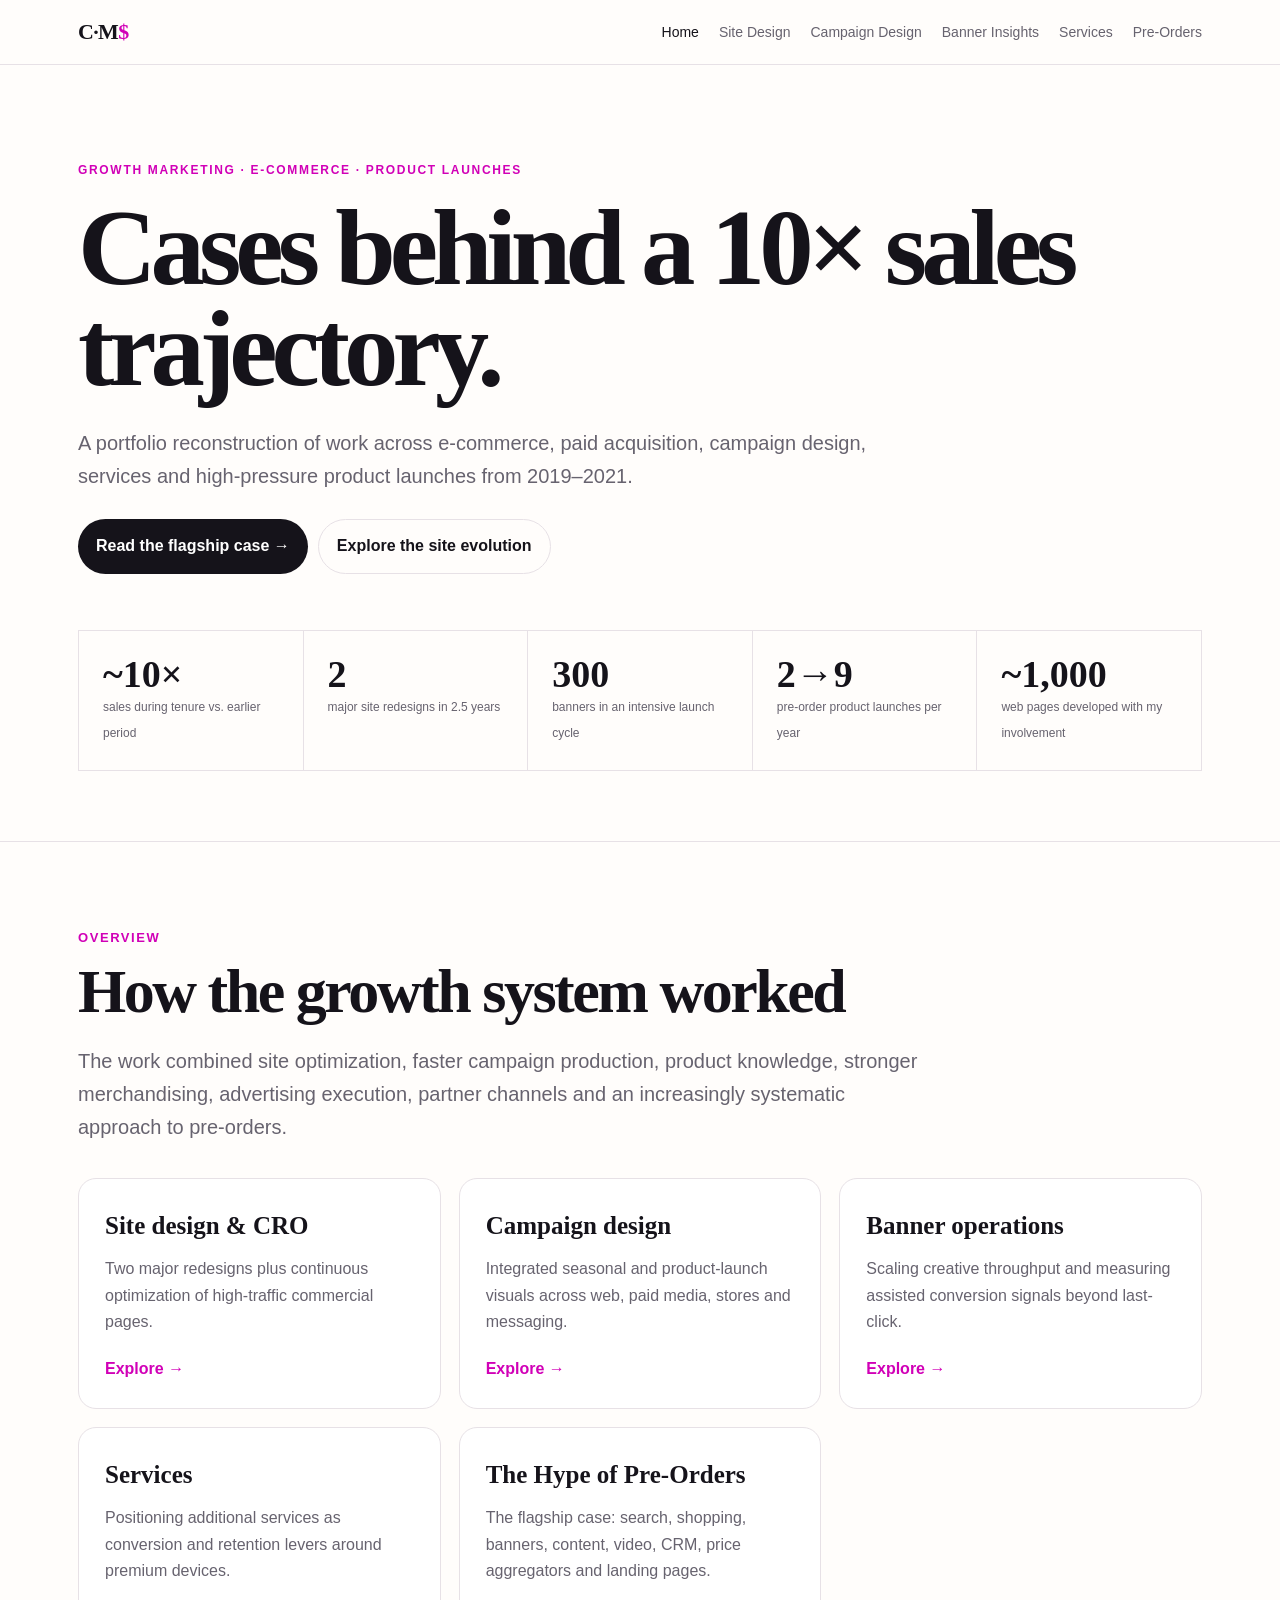
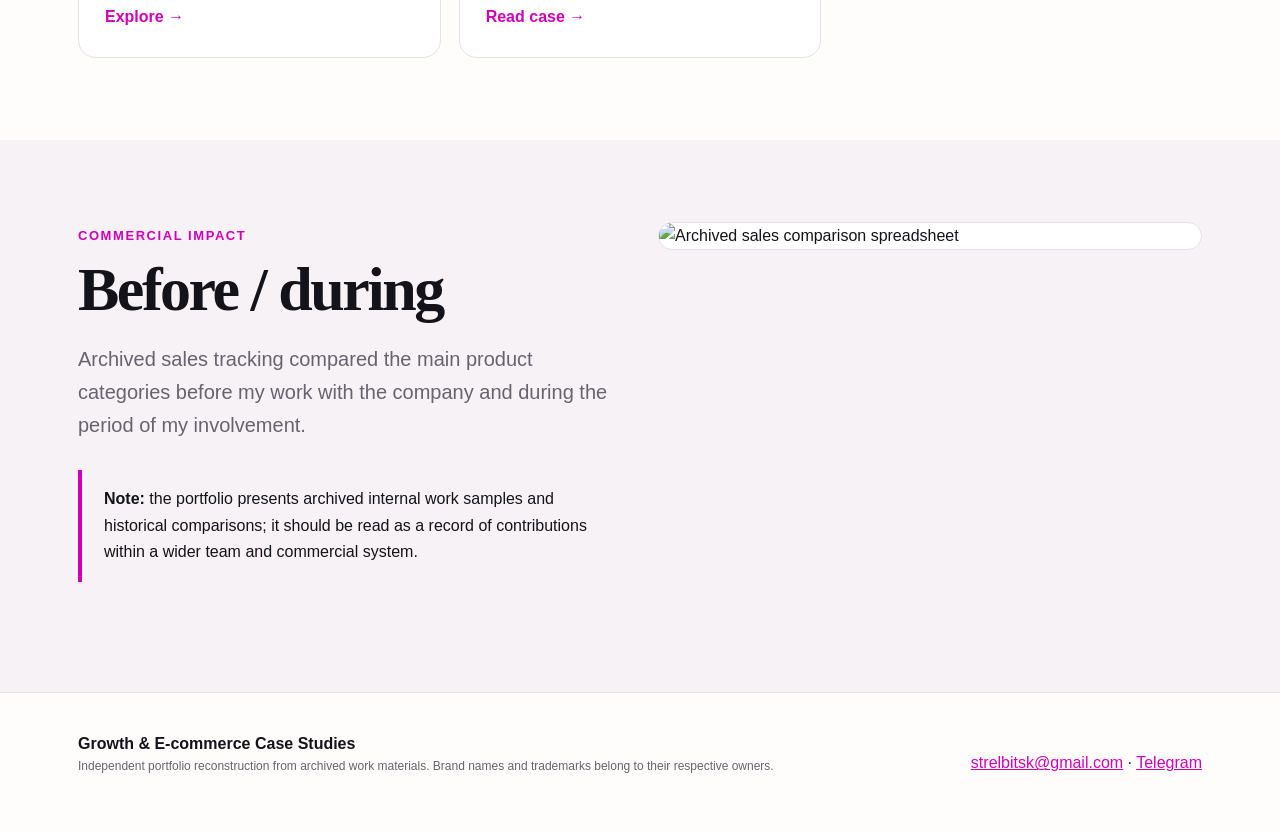
==== index.html @ 6bdd8a32 "Add portfolio home page" ====
<!doctype html><html lang="en"><head><meta charset="utf-8"><meta name="viewport" content="width=device-width,initial-scale=1"><meta name="description" content="Growth marketing and e-commerce case studies: Samsung product launches, pre-orders, digital advertising, site optimization and campaign design."><title>Home · Growth & E-commerce Case Studies</title><link rel="stylesheet" href="styles.css"></head><body><nav class="nav"><div class="navin"><a class="brand" href="index.html">C·M<b>$</b></a><button class="menu" aria-label="Menu">☰</button><div class="links"><a class="active" href="index.html">Home</a><a href="site-design.html">Site Design</a><a href="themed-designs.html">Campaign Design</a><a href="banner-insights.html">Banner Insights</a><a href="services.html">Services</a><a href="preorders.html">Pre-Orders</a></div></div></nav><header class="hero"><div class="wrap"><div class="eyebrow">Growth marketing · E-commerce · Product launches</div><h1>Cases behind a 10× sales trajectory.</h1><p>A portfolio reconstruction of work across e-commerce, paid acquisition, campaign design, services and high-pressure product launches from 2019–2021.</p><div class="actions"><a class="btn" href="preorders.html">Read the flagship case →</a><a class="btn secondary" href="site-design.html">Explore the site evolution</a></div><div class="metrics"><div class="metric"><strong>~10×</strong><span>sales during tenure vs. earlier period</span></div><div class="metric"><strong>2</strong><span>major site redesigns in 2.5 years</span></div><div class="metric"><strong>300</strong><span>banners in an intensive launch cycle</span></div><div class="metric"><strong>2→9</strong><span>pre-order product launches per year</span></div><div class="metric"><strong>~1,000</strong><span>web pages developed with my involvement</span></div></div></div></header><section class="section"><div class="wrap"><span class="kicker">Overview</span><h2>How the growth system worked</h2><p class="lead">The work combined site optimization, faster campaign production, product knowledge, stronger merchandising, advertising execution, partner channels and an increasingly systematic approach to pre-orders.</p><div class="cards"><a class="card case-link" href="site-design.html"><h3>Site design & CRO</h3><p>Two major redesigns plus continuous optimization of high-traffic commercial pages.</p><span class="arrow">Explore →</span></a><a class="card case-link" href="themed-designs.html"><h3>Campaign design</h3><p>Integrated seasonal and product-launch visuals across web, paid media, stores and messaging.</p><span class="arrow">Explore →</span></a><a class="card case-link" href="banner-insights.html"><h3>Banner operations</h3><p>Scaling creative throughput and measuring assisted conversion signals beyond last-click.</p><span class="arrow">Explore →</span></a><a class="card case-link" href="services.html"><h3>Services</h3><p>Positioning additional services as conversion and retention levers around premium devices.</p><span class="arrow">Explore →</span></a><a class="card case-link" href="preorders.html"><h3>The Hype of Pre-Orders</h3><p>The flagship case: search, shopping, banners, content, video, CRM, price aggregators and landing pages.</p><span class="arrow">Read case →</span></a></div></div></section><section class="section alt"><div class="wrap grid2"><div><span class="kicker">Commercial impact</span><h2>Before / during</h2><p class="lead">Archived sales tracking compared the main product categories before my work with the company and during the period of my involvement.</p><div class="callout"><strong>Note:</strong> the portfolio presents archived internal work samples and historical comparisons; it should be read as a record of contributions within a wider team and commercial system.</div></div><img class="proof" src="assets/home/home-01.webp" alt="Archived sales comparison spreadsheet"></div></section><footer class="footer"><div class="wrap footerin"><div><strong>Growth & E-commerce Case Studies</strong><div class="small">Independent portfolio reconstruction from archived work materials. Brand names and trademarks belong to their respective owners.</div></div><div><a href="mailto:strelbitsk@gmail.com">strelbitsk@gmail.com</a> · <a href="https://t.me/mbayrak" target="_blank" rel="noopener">Telegram</a></div></div></footer><script src="script.js"></script></body></html>
---- styles.css ----
:root{--ink:#15131a;--muted:#67636f;--paper:#fffdfb;--panel:#f6f2f5;--accent:#d100b7;--line:#e7e1e6;--max:1180px;--serif:Georgia,'Times New Roman',serif;--sans:Inter,ui-sans-serif,-apple-system,BlinkMacSystemFont,'Segoe UI',sans-serif}*{box-sizing:border-box}html{scroll-behavior:smooth}body{margin:0;background:var(--paper);color:var(--ink);font-family:var(--sans);line-height:1.65}a{color:inherit}.wrap{max-width:var(--max);margin:auto;padding:0 28px}.nav{position:sticky;top:0;z-index:20;background:rgba(255,253,251,.93);backdrop-filter:blur(15px);border-bottom:1px solid var(--line)}.navin{max-width:var(--max);margin:auto;padding:14px 28px;display:flex;align-items:center;gap:28px}.brand{font-family:var(--serif);font-weight:700;letter-spacing:-.03em;text-decoration:none;font-size:22px;margin-right:auto}.brand b{color:var(--accent)}.links{display:flex;gap:20px;align-items:center}.links a{text-decoration:none;font-size:14px;color:var(--muted)}.links a:hover,.links a.active{color:var(--ink)}.menu{display:none;border:0;background:none;font-size:22px}.hero{padding:96px 0 70px;border-bottom:1px solid var(--line)}.eyebrow{text-transform:uppercase;letter-spacing:.14em;font-size:12px;color:var(--accent);font-weight:800}.hero h1,.pagehero h1{font-family:var(--serif);font-size:clamp(54px,8.5vw,112px);line-height:.93;letter-spacing:-.055em;margin:16px 0 28px;max-width:1050px}.hero p,.pagehero p{font-size:20px;color:var(--muted);max-width:800px}.metrics{display:grid;grid-template-columns:repeat(5,1fr);gap:1px;background:var(--line);border:1px solid var(--line);margin-top:56px}.metric{background:var(--paper);padding:24px}.metric strong{font-family:var(--serif);font-size:38px;display:block;line-height:1}.metric span{font-size:12px;color:var(--muted)}.section{padding:82px 0}.section.alt{background:var(--panel)}.kicker{color:var(--accent);font-weight:700;font-size:13px;text-transform:uppercase;letter-spacing:.12em}.section h2{font-family:var(--serif);font-size:clamp(38px,5vw,62px);line-height:1.02;letter-spacing:-.04em;margin:10px 0 22px}.section h3{font-family:var(--serif);font-size:28px;margin:38px 0 12px}.lead{font-size:20px;color:var(--muted);max-width:850px}.grid2{display:grid;grid-template-columns:1fr 1fr;gap:36px;align-items:start}.cards{display:grid;grid-template-columns:repeat(3,1fr);gap:18px;margin-top:34px}.card{border:1px solid var(--line);background:#fff;padding:26px;border-radius:18px}.card h3{font-family:var(--serif);font-size:25px;margin:0 0 10px}.card p{color:var(--muted);margin:0}.case-link{text-decoration:none;display:block;transition:.2s}.case-link:hover{transform:translateY(-3px);box-shadow:0 14px 36px rgba(40,20,37,.08)}.case-link .arrow{display:inline-block;margin-top:20px;color:var(--accent);font-weight:800}.pagehero{padding:80px 0 50px}.pagehero h1{font-size:clamp(50px,7vw,88px)}.prose{max-width:870px}.prose p{font-size:18px}.callout{border-left:4px solid var(--accent);padding:16px 22px;margin:28px 0;background:var(--panel);border-radius:0 12px 12px 0}.gallery{display:grid;grid-template-columns:repeat(3,minmax(0,1fr));gap:14px;margin-top:28px}.gallery img{width:100%;height:240px;object-fit:contain;background:#fff;border:1px solid var(--line);border-radius:12px;padding:7px}.gallery.tight img{height:190px}.carousel{position:relative;margin:30px 0}.carousel-track{display:flex;overflow-x:auto;scroll-snap-type:x mandatory;gap:14px;padding-bottom:12px}.carousel-track img{scroll-snap-align:start;flex:0 0 min(82vw,860px);width:min(82vw,860px);height:500px;object-fit:contain;background:#fff;border:1px solid var(--line);border-radius:16px;padding:10px}.iframe{position:relative;padding-top:56.25%;border-radius:16px;overflow:hidden;background:#111;margin:24px 0}.iframe iframe{position:absolute;inset:0;width:100%;height:100%;border:0}.video-grid{display:grid;grid-template-columns:repeat(2,1fr);gap:24px}.video-card h3{font-size:22px;margin:12px 0 0}.chips{display:flex;flex-wrap:wrap;gap:8px;margin:20px 0}.chip{background:var(--panel);border:1px solid var(--line);border-radius:999px;padding:8px 12px;font-size:13px}.toc{display:flex;gap:10px;flex-wrap:wrap;margin:24px 0 0}.toc a{text-decoration:none;border:1px solid var(--line);border-radius:999px;padding:8px 12px;font-size:13px;color:var(--muted)}.proof{width:100%;border:1px solid var(--line);border-radius:16px;background:#fff}.bigquote{font-family:var(--serif);font-size:clamp(28px,4vw,48px);line-height:1.12;border-top:1px solid var(--line);border-bottom:1px solid var(--line);padding:34px 0;margin:34px 0;color:#2a2029}.footer{border-top:1px solid var(--line);padding:38px 0 55px}.footerin{display:flex;justify-content:space-between;gap:30px;align-items:flex-end}.footer a{color:var(--accent)}.small{font-size:12px;color:var(--muted)}.btn{display:inline-flex;align-items:center;gap:8px;text-decoration:none;background:var(--ink);color:white;border-radius:999px;padding:13px 18px;font-weight:700}.btn.secondary{background:transparent;color:var(--ink);border:1px solid var(--line)}.actions{display:flex;gap:10px;flex-wrap:wrap;margin-top:26px}.statline{display:grid;grid-template-columns:220px 1fr;gap:25px;padding:22px 0;border-top:1px solid var(--line)}.statline strong{font-family:var(--serif);font-size:34px}.statline p{margin:0;color:var(--muted)}@media(max-width:900px){.metrics{grid-template-columns:repeat(2,1fr)}.cards{grid-template-columns:1fr 1fr}.grid2,.video-grid{grid-template-columns:1fr}.gallery{grid-template-columns:1fr 1fr}.links{display:none}.links.open{display:flex;position:absolute;left:0;right:0;top:61px;padding:18px 28px;background:var(--paper);border-bottom:1px solid var(--line);flex-direction:column;align-items:flex-start}.menu{display:block}.carousel-track img{height:380px}.statline{grid-template-columns:1fr}.footerin{align-items:flex-start;flex-direction:column}}@media(max-width:600px){.wrap,.navin{padding-left:18px;padding-right:18px}.hero{padding-top:62px}.hero h1,.pagehero h1{font-size:50px}.metrics,.cards,.gallery{grid-template-columns:1fr}.metric strong{font-size:32px}.section{padding:58px 0}.carousel-track img{height:290px}.gallery img{height:220px}}
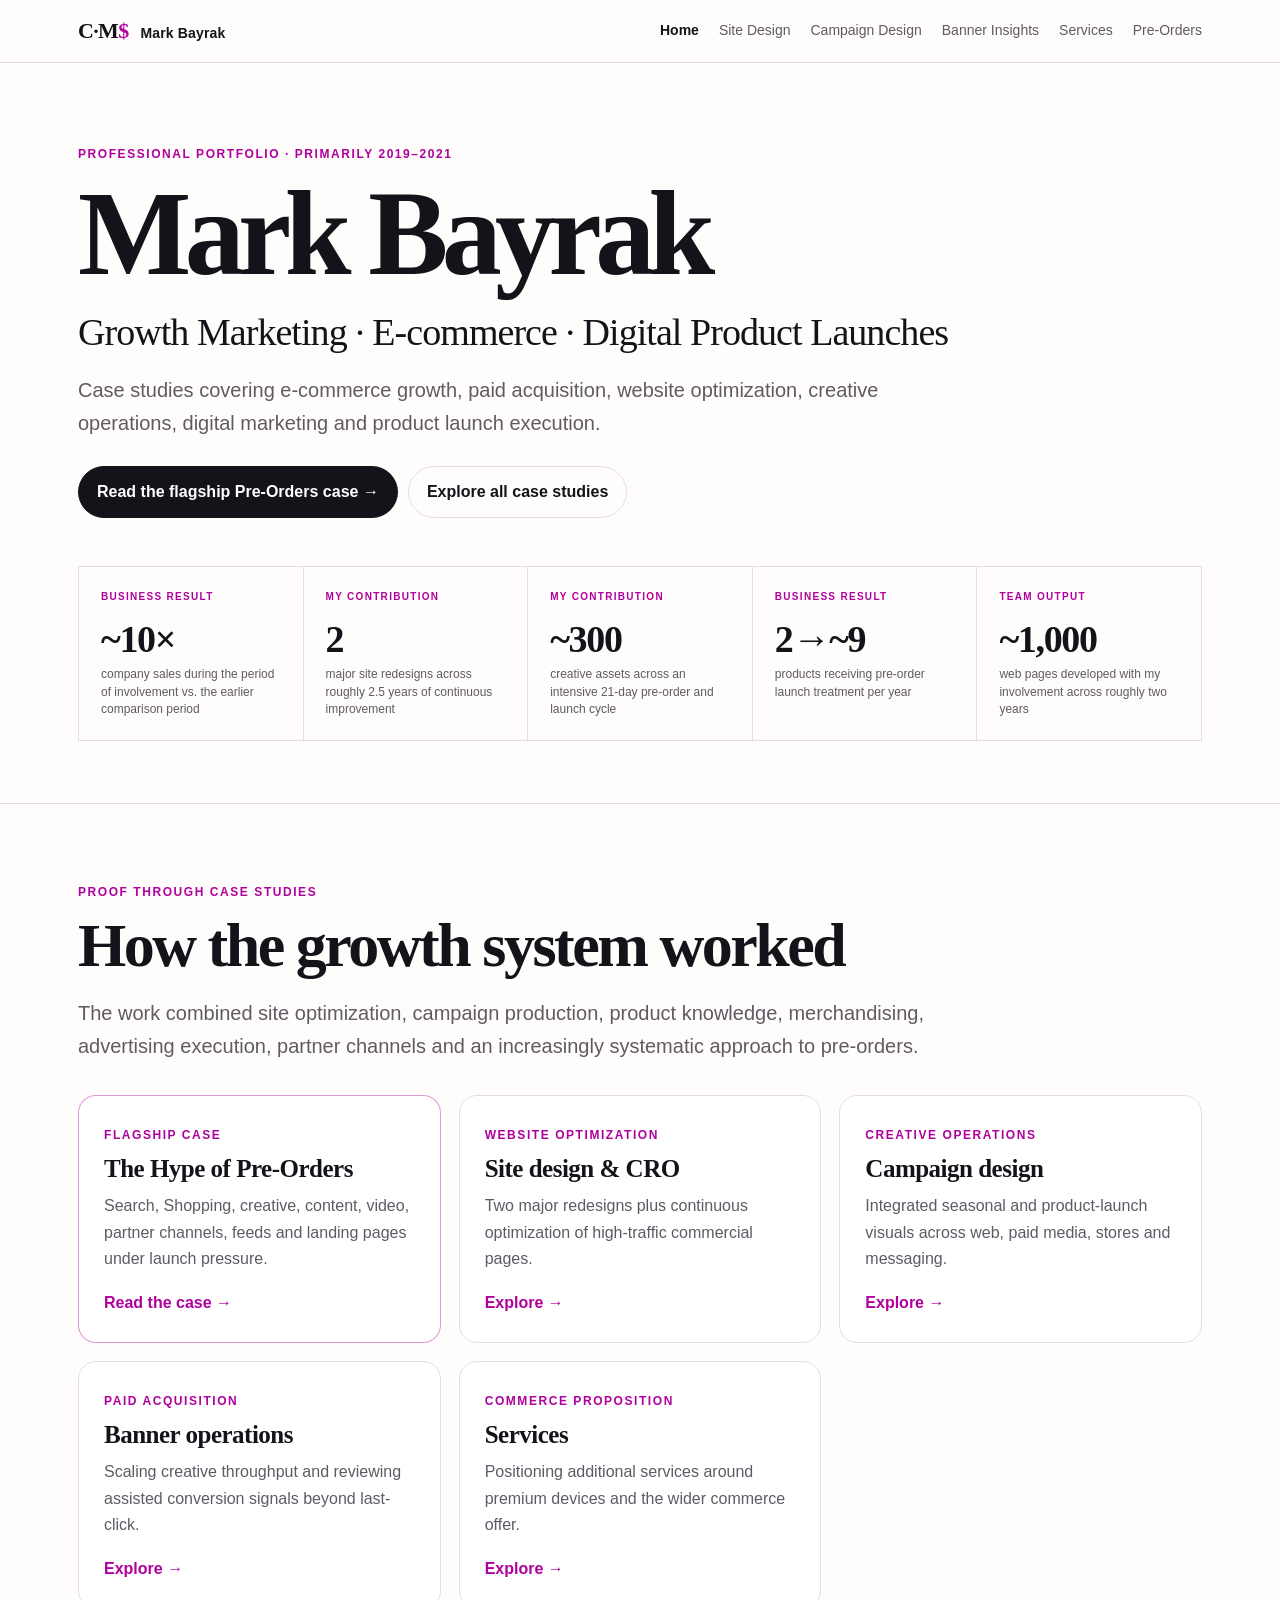
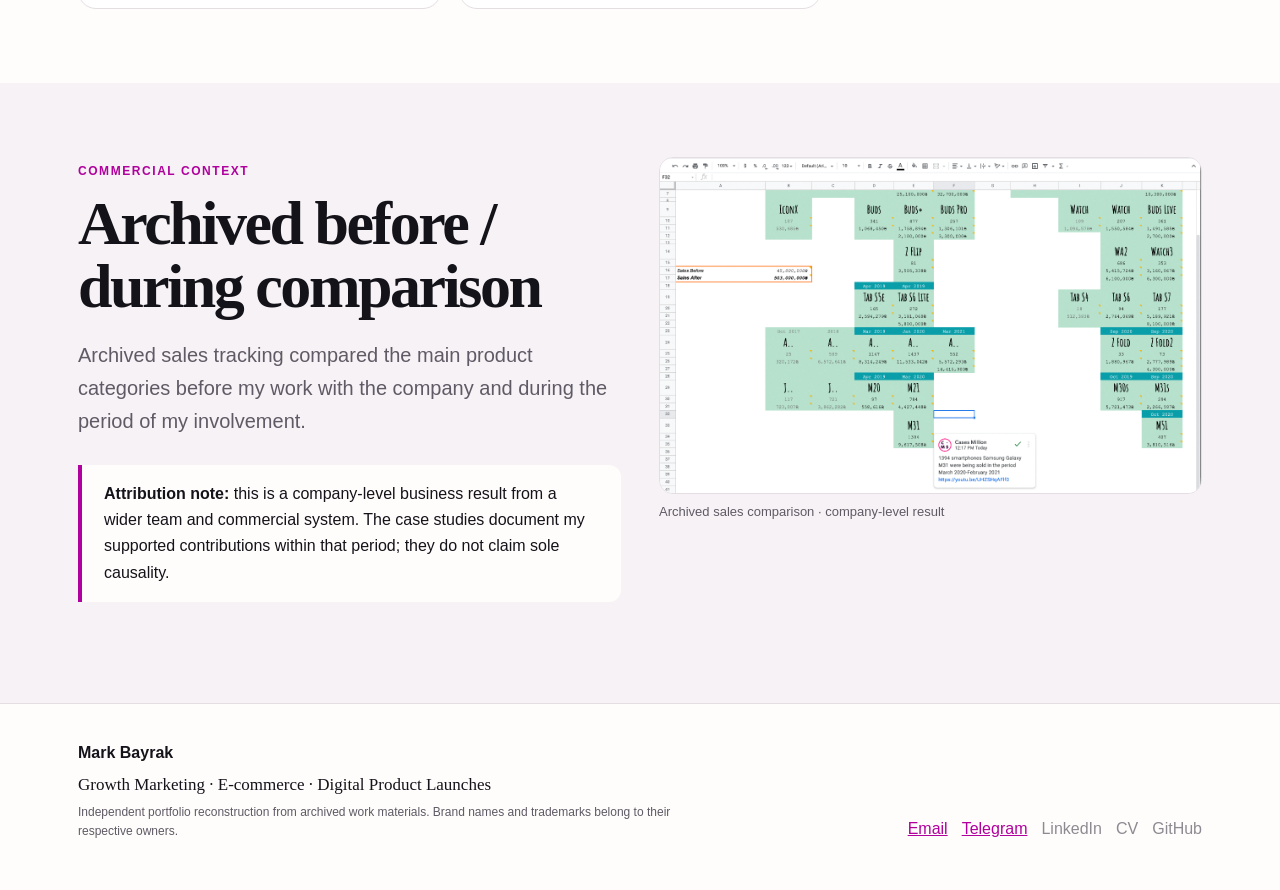
==== commit 788fe0df: "Improve portfolio UX and restore original assets" ====
--- a/index.html
+++ b/index.html
@@ -1 +1,151 @@
-<!doctype html><html lang="en"><head><meta charset="utf-8"><meta name="viewport" content="width=device-width,initial-scale=1"><meta name="description" content="Growth marketing and e-commerce case studies: Samsung product launches, pre-orders, digital advertising, site optimization and campaign design."><title>Home · Growth & E-commerce Case Studies</title><link rel="stylesheet" href="styles.css"></head><body><nav class="nav"><div class="navin"><a class="brand" href="index.html">C·M<b>$</b></a><button class="menu" aria-label="Menu">☰</button><div class="links"><a class="active" href="index.html">Home</a><a href="site-design.html">Site Design</a><a href="themed-designs.html">Campaign Design</a><a href="banner-insights.html">Banner Insights</a><a href="services.html">Services</a><a href="preorders.html">Pre-Orders</a></div></div></nav><header class="hero"><div class="wrap"><div class="eyebrow">Growth marketing · E-commerce · Product launches</div><h1>Cases behind a 10× sales trajectory.</h1><p>A portfolio reconstruction of work across e-commerce, paid acquisition, campaign design, services and high-pressure product launches from 2019–2021.</p><div class="actions"><a class="btn" href="preorders.html">Read the flagship case →</a><a class="btn secondary" href="site-design.html">Explore the site evolution</a></div><div class="metrics"><div class="metric"><strong>~10×</strong><span>sales during tenure vs. earlier period</span></div><div class="metric"><strong>2</strong><span>major site redesigns in 2.5 years</span></div><div class="metric"><strong>300</strong><span>banners in an intensive launch cycle</span></div><div class="metric"><strong>2→9</strong><span>pre-order product launches per year</span></div><div class="metric"><strong>~1,000</strong><span>web pages developed with my involvement</span></div></div></div></header><section class="section"><div class="wrap"><span class="kicker">Overview</span><h2>How the growth system worked</h2><p class="lead">The work combined site optimization, faster campaign production, product knowledge, stronger merchandising, advertising execution, partner channels and an increasingly systematic approach to pre-orders.</p><div class="cards"><a class="card case-link" href="site-design.html"><h3>Site design & CRO</h3><p>Two major redesigns plus continuous optimization of high-traffic commercial pages.</p><span class="arrow">Explore →</span></a><a class="card case-link" href="themed-designs.html"><h3>Campaign design</h3><p>Integrated seasonal and product-launch visuals across web, paid media, stores and messaging.</p><span class="arrow">Explore →</span></a><a class="card case-link" href="banner-insights.html"><h3>Banner operations</h3><p>Scaling creative throughput and measuring assisted conversion signals beyond last-click.</p><span class="arrow">Explore →</span></a><a class="card case-link" href="services.html"><h3>Services</h3><p>Positioning additional services as conversion and retention levers around premium devices.</p><span class="arrow">Explore →</span></a><a class="card case-link" href="preorders.html"><h3>The Hype of Pre-Orders</h3><p>The flagship case: search, shopping, banners, content, video, CRM, price aggregators and landing pages.</p><span class="arrow">Read case →</span></a></div></div></section><section class="section alt"><div class="wrap grid2"><div><span class="kicker">Commercial impact</span><h2>Before / during</h2><p class="lead">Archived sales tracking compared the main product categories before my work with the company and during the period of my involvement.</p><div class="callout"><strong>Note:</strong> the portfolio presents archived internal work samples and historical comparisons; it should be read as a record of contributions within a wider team and commercial system.</div></div><img class="proof" src="assets/home/home-01.webp" alt="Archived sales comparison spreadsheet"></div></section><footer class="footer"><div class="wrap footerin"><div><strong>Growth & E-commerce Case Studies</strong><div class="small">Independent portfolio reconstruction from archived work materials. Brand names and trademarks belong to their respective owners.</div></div><div><a href="mailto:strelbitsk@gmail.com">strelbitsk@gmail.com</a> · <a href="https://t.me/mbayrak" target="_blank" rel="noopener">Telegram</a></div></div></footer><script src="script.js"></script></body></html>+<!doctype html>
+<html lang="en">
+<head>
+  <meta charset="utf-8">
+  <meta name="viewport" content="width=device-width,initial-scale=1">
+  <meta name="description" content="Mark Bayrak’s growth marketing, e-commerce and digital product launch portfolio, focused primarily on work from 2019–2021.">
+  <title>Mark Bayrak · Growth Marketing &amp; E-commerce Portfolio</title>
+  <link rel="stylesheet" href="styles.css">
+</head>
+<body>
+  <a class="skip-link" href="#main-content">Skip to content</a>
+  <nav class="nav" aria-label="Primary navigation">
+    <div class="navin">
+      <a class="brand" href="index.html" aria-label="Mark Bayrak home">
+        <span class="brand-mark" aria-hidden="true">C·M<b>$</b></span>
+        <span class="brand-name">Mark Bayrak</span>
+      </a>
+      <button class="menu" type="button" aria-label="Open navigation menu" aria-expanded="false" aria-controls="site-navigation">☰</button>
+      <div class="links" id="site-navigation">
+        <a class="active" aria-current="page" href="index.html">Home</a>
+        <a href="site-design.html">Site Design</a>
+        <a href="themed-designs.html">Campaign Design</a>
+        <a href="banner-insights.html">Banner Insights</a>
+        <a href="services.html">Services</a>
+        <a href="preorders.html">Pre-Orders</a>
+      </div>
+    </div>
+  </nav>
+
+  <main id="main-content">
+    <header class="hero">
+      <div class="wrap">
+        <div class="eyebrow">Professional portfolio · Primarily 2019–2021</div>
+        <h1>Mark Bayrak</h1>
+        <p class="hero-role">Growth Marketing · E-commerce · Digital Product Launches</p>
+        <p class="hero-summary">Case studies covering e-commerce growth, paid acquisition, website optimization, creative operations, digital marketing and product launch execution.</p>
+        <div class="actions">
+          <a class="btn" href="preorders.html">Read the flagship Pre-Orders case →</a>
+          <a class="btn secondary" href="#case-studies">Explore all case studies</a>
+        </div>
+
+        <div class="metrics" aria-label="Portfolio scale">
+          <div class="metric">
+            <span class="metric-label">Business result</span>
+            <strong>~10×</strong>
+            <span>company sales during the period of involvement vs. the earlier comparison period</span>
+          </div>
+          <div class="metric">
+            <span class="metric-label">My contribution</span>
+            <strong>2</strong>
+            <span>major site redesigns across roughly 2.5 years of continuous improvement</span>
+          </div>
+          <div class="metric">
+            <span class="metric-label">My contribution</span>
+            <strong>~300</strong>
+            <span>creative assets across an intensive 21-day pre-order and launch cycle</span>
+          </div>
+          <div class="metric">
+            <span class="metric-label">Business result</span>
+            <strong>2→~9</strong>
+            <span>products receiving pre-order launch treatment per year</span>
+          </div>
+          <div class="metric">
+            <span class="metric-label">Team output</span>
+            <strong>~1,000</strong>
+            <span>web pages developed with my involvement across roughly two years</span>
+          </div>
+        </div>
+      </div>
+    </header>
+
+    <section class="section" id="case-studies">
+      <div class="wrap">
+        <span class="kicker">Proof through case studies</span>
+        <h2>How the growth system worked</h2>
+        <p class="lead">The work combined site optimization, campaign production, product knowledge, merchandising, advertising execution, partner channels and an increasingly systematic approach to pre-orders.</p>
+        <div class="cards">
+          <a class="card case-link" href="preorders.html">
+            <span class="card-label">Flagship case</span>
+            <h3>The Hype of Pre-Orders</h3>
+            <p>Search, Shopping, creative, content, video, partner channels, feeds and landing pages under launch pressure.</p>
+            <span class="arrow">Read the case →</span>
+          </a>
+          <a class="card case-link" href="site-design.html">
+            <span class="card-label">Website optimization</span>
+            <h3>Site design &amp; CRO</h3>
+            <p>Two major redesigns plus continuous optimization of high-traffic commercial pages.</p>
+            <span class="arrow">Explore →</span>
+          </a>
+          <a class="card case-link" href="themed-designs.html">
+            <span class="card-label">Creative operations</span>
+            <h3>Campaign design</h3>
+            <p>Integrated seasonal and product-launch visuals across web, paid media, stores and messaging.</p>
+            <span class="arrow">Explore →</span>
+          </a>
+          <a class="card case-link" href="banner-insights.html">
+            <span class="card-label">Paid acquisition</span>
+            <h3>Banner operations</h3>
+            <p>Scaling creative throughput and reviewing assisted conversion signals beyond last-click.</p>
+            <span class="arrow">Explore →</span>
+          </a>
+          <a class="card case-link" href="services.html">
+            <span class="card-label">Commerce proposition</span>
+            <h3>Services</h3>
+            <p>Positioning additional services around premium devices and the wider commerce offer.</p>
+            <span class="arrow">Explore →</span>
+          </a>
+        </div>
+      </div>
+    </section>
+
+    <section class="section alt">
+      <div class="wrap grid2 evidence-split">
+        <div>
+          <span class="kicker">Commercial context</span>
+          <h2>Archived before / during comparison</h2>
+          <p class="lead">Archived sales tracking compared the main product categories before my work with the company and during the period of my involvement.</p>
+          <div class="callout"><strong>Attribution note:</strong> this is a company-level business result from a wider team and commercial system. The case studies document my supported contributions within that period; they do not claim sole causality.</div>
+        </div>
+        <figure class="media-figure evidence-figure">
+          <button class="image-trigger js-lightbox" type="button" data-gallery="home-evidence" data-caption="Archived sales comparison · company results before and during the period of involvement" aria-label="Open larger archived sales comparison">
+            <img loading="lazy" decoding="async" src="assets/preorders/evidence/sales-comparison.png" alt="Archived spreadsheet comparing company sales before and during the period of involvement">
+          </button>
+          <figcaption>Archived sales comparison · company-level result</figcaption>
+        </figure>
+      </div>
+    </section>
+  </main>
+
+  <footer class="footer">
+    <div class="wrap footerin">
+      <div>
+        <strong>Mark Bayrak</strong>
+        <div class="footer-role">Growth Marketing · E-commerce · Digital Product Launches</div>
+        <div class="small">Independent portfolio reconstruction from archived work materials. Brand names and trademarks belong to their respective owners.</div>
+      </div>
+      <div class="footer-contact" aria-label="Recruitment contact links">
+        <a href="mailto:strelbitsk@gmail.com">Email</a>
+        <a href="https://t.me/mbayrak" target="_blank" rel="noopener">Telegram</a>
+        <!-- TODO: Add Mark Bayrak's verified LinkedIn URL when supplied. -->
+        <span class="pending-link">LinkedIn</span>
+        <!-- TODO: Add Mark Bayrak's CV file or URL when supplied. -->
+        <span class="pending-link">CV</span>
+        <!-- TODO: Add Mark Bayrak's verified GitHub profile URL when supplied. -->
+        <span class="pending-link">GitHub</span>
+      </div>
+    </div>
+  </footer>
+  <script src="script.js"></script>
+</body>
+</html>
--- a/styles.css
+++ b/styles.css
@@ -1 +1,1074 @@
-:root{--ink:#15131a;--muted:#67636f;--paper:#fffdfb;--panel:#f6f2f5;--accent:#d100b7;--line:#e7e1e6;--max:1180px;--serif:Georgia,'Times New Roman',serif;--sans:Inter,ui-sans-serif,-apple-system,BlinkMacSystemFont,'Segoe UI',sans-serif}*{box-sizing:border-box}html{scroll-behavior:smooth}body{margin:0;background:var(--paper);color:var(--ink);font-family:var(--sans);line-height:1.65}a{color:inherit}.wrap{max-width:var(--max);margin:auto;padding:0 28px}.nav{position:sticky;top:0;z-index:20;background:rgba(255,253,251,.93);backdrop-filter:blur(15px);border-bottom:1px solid var(--line)}.navin{max-width:var(--max);margin:auto;padding:14px 28px;display:flex;align-items:center;gap:28px}.brand{font-family:var(--serif);font-weight:700;letter-spacing:-.03em;text-decoration:none;font-size:22px;margin-right:auto}.brand b{color:var(--accent)}.links{display:flex;gap:20px;align-items:center}.links a{text-decoration:none;font-size:14px;color:var(--muted)}.links a:hover,.links a.active{color:var(--ink)}.menu{display:none;border:0;background:none;font-size:22px}.hero{padding:96px 0 70px;border-bottom:1px solid var(--line)}.eyebrow{text-transform:uppercase;letter-spacing:.14em;font-size:12px;color:var(--accent);font-weight:800}.hero h1,.pagehero h1{font-family:var(--serif);font-size:clamp(54px,8.5vw,112px);line-height:.93;letter-spacing:-.055em;margin:16px 0 28px;max-width:1050px}.hero p,.pagehero p{font-size:20px;color:var(--muted);max-width:800px}.metrics{display:grid;grid-template-columns:repeat(5,1fr);gap:1px;background:var(--line);border:1px solid var(--line);margin-top:56px}.metric{background:var(--paper);padding:24px}.metric strong{font-family:var(--serif);font-size:38px;display:block;line-height:1}.metric span{font-size:12px;color:var(--muted)}.section{padding:82px 0}.section.alt{background:var(--panel)}.kicker{color:var(--accent);font-weight:700;font-size:13px;text-transform:uppercase;letter-spacing:.12em}.section h2{font-family:var(--serif);font-size:clamp(38px,5vw,62px);line-height:1.02;letter-spacing:-.04em;margin:10px 0 22px}.section h3{font-family:var(--serif);font-size:28px;margin:38px 0 12px}.lead{font-size:20px;color:var(--muted);max-width:850px}.grid2{display:grid;grid-template-columns:1fr 1fr;gap:36px;align-items:start}.cards{display:grid;grid-template-columns:repeat(3,1fr);gap:18px;margin-top:34px}.card{border:1px solid var(--line);background:#fff;padding:26px;border-radius:18px}.card h3{font-family:var(--serif);font-size:25px;margin:0 0 10px}.card p{color:var(--muted);margin:0}.case-link{text-decoration:none;display:block;transition:.2s}.case-link:hover{transform:translateY(-3px);box-shadow:0 14px 36px rgba(40,20,37,.08)}.case-link .arrow{display:inline-block;margin-top:20px;color:var(--accent);font-weight:800}.pagehero{padding:80px 0 50px}.pagehero h1{font-size:clamp(50px,7vw,88px)}.prose{max-width:870px}.prose p{font-size:18px}.callout{border-left:4px solid var(--accent);padding:16px 22px;margin:28px 0;background:var(--panel);border-radius:0 12px 12px 0}.gallery{display:grid;grid-template-columns:repeat(3,minmax(0,1fr));gap:14px;margin-top:28px}.gallery img{width:100%;height:240px;object-fit:contain;background:#fff;border:1px solid var(--line);border-radius:12px;padding:7px}.gallery.tight img{height:190px}.carousel{position:relative;margin:30px 0}.carousel-track{display:flex;overflow-x:auto;scroll-snap-type:x mandatory;gap:14px;padding-bottom:12px}.carousel-track img{scroll-snap-align:start;flex:0 0 min(82vw,860px);width:min(82vw,860px);height:500px;object-fit:contain;background:#fff;border:1px solid var(--line);border-radius:16px;padding:10px}.iframe{position:relative;padding-top:56.25%;border-radius:16px;overflow:hidden;background:#111;margin:24px 0}.iframe iframe{position:absolute;inset:0;width:100%;height:100%;border:0}.video-grid{display:grid;grid-template-columns:repeat(2,1fr);gap:24px}.video-card h3{font-size:22px;margin:12px 0 0}.chips{display:flex;flex-wrap:wrap;gap:8px;margin:20px 0}.chip{background:var(--panel);border:1px solid var(--line);border-radius:999px;padding:8px 12px;font-size:13px}.toc{display:flex;gap:10px;flex-wrap:wrap;margin:24px 0 0}.toc a{text-decoration:none;border:1px solid var(--line);border-radius:999px;padding:8px 12px;font-size:13px;color:var(--muted)}.proof{width:100%;border:1px solid var(--line);border-radius:16px;background:#fff}.bigquote{font-family:var(--serif);font-size:clamp(28px,4vw,48px);line-height:1.12;border-top:1px solid var(--line);border-bottom:1px solid var(--line);padding:34px 0;margin:34px 0;color:#2a2029}.footer{border-top:1px solid var(--line);padding:38px 0 55px}.footerin{display:flex;justify-content:space-between;gap:30px;align-items:flex-end}.footer a{color:var(--accent)}.small{font-size:12px;color:var(--muted)}.btn{display:inline-flex;align-items:center;gap:8px;text-decoration:none;background:var(--ink);color:white;border-radius:999px;padding:13px 18px;font-weight:700}.btn.secondary{background:transparent;color:var(--ink);border:1px solid var(--line)}.actions{display:flex;gap:10px;flex-wrap:wrap;margin-top:26px}.statline{display:grid;grid-template-columns:220px 1fr;gap:25px;padding:22px 0;border-top:1px solid var(--line)}.statline strong{font-family:var(--serif);font-size:34px}.statline p{margin:0;color:var(--muted)}@media(max-width:900px){.metrics{grid-template-columns:repeat(2,1fr)}.cards{grid-template-columns:1fr 1fr}.grid2,.video-grid{grid-template-columns:1fr}.gallery{grid-template-columns:1fr 1fr}.links{display:none}.links.open{display:flex;position:absolute;left:0;right:0;top:61px;padding:18px 28px;background:var(--paper);border-bottom:1px solid var(--line);flex-direction:column;align-items:flex-start}.menu{display:block}.carousel-track img{height:380px}.statline{grid-template-columns:1fr}.footerin{align-items:flex-start;flex-direction:column}}@media(max-width:600px){.wrap,.navin{padding-left:18px;padding-right:18px}.hero{padding-top:62px}.hero h1,.pagehero h1{font-size:50px}.metrics,.cards,.gallery{grid-template-columns:1fr}.metric strong{font-size:32px}.section{padding:58px 0}.carousel-track img{height:290px}.gallery img{height:220px}}+:root {
+  --ink: #15131a;
+  --muted: #5f5a65;
+  --paper: #fffdfb;
+  --panel: #f6f2f5;
+  --accent: #b0009d;
+  --line: #e4dee3;
+  --max: 1180px;
+  --serif: Georgia, "Times New Roman", serif;
+  --sans: Inter, ui-sans-serif, -apple-system, BlinkMacSystemFont, "Segoe UI", sans-serif;
+}
+
+* {
+  box-sizing: border-box;
+}
+
+html {
+  scroll-behavior: smooth;
+}
+
+body {
+  margin: 0;
+  overflow-x: hidden;
+  background: var(--paper);
+  color: var(--ink);
+  font-family: var(--sans);
+  line-height: 1.65;
+}
+
+body.lightbox-open {
+  overflow: hidden;
+}
+
+[hidden] {
+  display: none !important;
+}
+
+img {
+  display: block;
+  max-width: 100%;
+}
+
+button,
+a {
+  font: inherit;
+}
+
+a {
+  color: inherit;
+}
+
+a:focus-visible,
+button:focus-visible,
+iframe:focus-visible {
+  outline: 3px solid var(--accent);
+  outline-offset: 4px;
+}
+
+.skip-link {
+  position: fixed;
+  top: 8px;
+  left: 8px;
+  z-index: 2000;
+  padding: 10px 14px;
+  transform: translateY(-150%);
+  border-radius: 8px;
+  background: var(--ink);
+  color: #fff;
+  text-decoration: none;
+}
+
+.skip-link:focus {
+  transform: translateY(0);
+}
+
+.wrap {
+  width: 100%;
+  max-width: var(--max);
+  margin: auto;
+  padding: 0 28px;
+}
+
+.nav {
+  position: sticky;
+  top: 0;
+  z-index: 50;
+  border-bottom: 1px solid var(--line);
+  background: rgba(255, 253, 251, 0.94);
+  -webkit-backdrop-filter: blur(15px);
+  backdrop-filter: blur(15px);
+}
+
+.navin {
+  display: flex;
+  align-items: center;
+  width: 100%;
+  max-width: var(--max);
+  min-height: 62px;
+  margin: auto;
+  padding: 11px 28px;
+  gap: 24px;
+}
+
+.brand {
+  display: inline-flex;
+  align-items: baseline;
+  gap: 12px;
+  margin-right: auto;
+  color: var(--ink);
+  text-decoration: none;
+  white-space: nowrap;
+}
+
+.brand-mark {
+  font-family: var(--serif);
+  font-size: 22px;
+  font-weight: 700;
+  letter-spacing: -0.03em;
+}
+
+.brand-mark b {
+  color: var(--accent);
+}
+
+.brand-name {
+  font-size: 14px;
+  font-weight: 800;
+  letter-spacing: 0.01em;
+}
+
+.links {
+  display: flex;
+  align-items: center;
+  gap: 20px;
+}
+
+.links a {
+  color: var(--muted);
+  font-size: 14px;
+  text-decoration: none;
+  white-space: nowrap;
+}
+
+.links a:hover,
+.links a.active {
+  color: var(--ink);
+}
+
+.links a.active {
+  font-weight: 700;
+}
+
+.menu {
+  display: none;
+  min-width: 44px;
+  min-height: 44px;
+  padding: 4px;
+  border: 0;
+  background: transparent;
+  color: var(--ink);
+  cursor: pointer;
+  font-size: 22px;
+}
+
+.hero {
+  padding: 82px 0 62px;
+  border-bottom: 1px solid var(--line);
+}
+
+.eyebrow,
+.kicker,
+.card-label,
+.metric-label,
+.summary-card > span,
+.scope-note > span {
+  color: var(--accent);
+  font-size: 12px;
+  font-weight: 800;
+  letter-spacing: 0.13em;
+  text-transform: uppercase;
+}
+
+.hero h1,
+.pagehero h1 {
+  max-width: 1080px;
+  margin: 14px 0 22px;
+  font-family: var(--serif);
+  font-size: clamp(62px, 10vw, 120px);
+  font-weight: 700;
+  letter-spacing: -0.055em;
+  line-height: 0.92;
+}
+
+.hero-role {
+  max-width: 900px;
+  margin: 0 0 12px;
+  color: var(--ink);
+  font-family: var(--serif);
+  font-size: clamp(24px, 3.1vw, 38px);
+  letter-spacing: -0.025em;
+  line-height: 1.12;
+}
+
+.hero-summary,
+.hero > .wrap > p:not(.hero-role),
+.pagehero p {
+  max-width: 830px;
+  color: var(--muted);
+  font-size: 20px;
+}
+
+.actions {
+  display: flex;
+  flex-wrap: wrap;
+  gap: 10px;
+  margin-top: 26px;
+}
+
+.btn {
+  display: inline-flex;
+  align-items: center;
+  gap: 8px;
+  min-height: 48px;
+  padding: 12px 18px;
+  border: 1px solid var(--ink);
+  border-radius: 999px;
+  background: var(--ink);
+  color: #fff;
+  font-weight: 750;
+  text-decoration: none;
+}
+
+.btn:hover {
+  transform: translateY(-1px);
+}
+
+.btn.secondary {
+  border-color: var(--line);
+  background: transparent;
+  color: var(--ink);
+}
+
+.metrics {
+  display: grid;
+  grid-template-columns: repeat(5, minmax(0, 1fr));
+  gap: 1px;
+  margin-top: 48px;
+  border: 1px solid var(--line);
+  background: var(--line);
+}
+
+.metric {
+  min-width: 0;
+  padding: 22px;
+  background: var(--paper);
+}
+
+.metric-label {
+  display: block;
+  min-height: 20px;
+  margin-bottom: 11px;
+  font-size: 10px;
+}
+
+.metric strong {
+  display: block;
+  margin-bottom: 8px;
+  font-family: var(--serif);
+  font-size: 38px;
+  letter-spacing: -0.035em;
+  line-height: 1;
+}
+
+.metric > span:last-child {
+  display: block;
+  color: var(--muted);
+  font-size: 12px;
+  line-height: 1.45;
+}
+
+.pagehero {
+  padding: 70px 0 48px;
+  border-bottom: 1px solid var(--line);
+}
+
+.pagehero h1 {
+  font-size: clamp(52px, 7vw, 90px);
+}
+
+.preorder-hero {
+  padding-bottom: 42px;
+}
+
+.section {
+  padding: 74px 0;
+  scroll-margin-top: 74px;
+}
+
+.section.alt {
+  background: var(--panel);
+}
+
+.section h2 {
+  margin: 9px 0 20px;
+  font-family: var(--serif);
+  font-size: clamp(38px, 5vw, 62px);
+  letter-spacing: -0.04em;
+  line-height: 1.02;
+}
+
+.section h3 {
+  margin: 34px 0 11px;
+  font-family: var(--serif);
+  font-size: 28px;
+  letter-spacing: -0.02em;
+  line-height: 1.12;
+}
+
+.lead {
+  max-width: 850px;
+  color: var(--muted);
+  font-size: 20px;
+}
+
+.prose {
+  max-width: 880px;
+}
+
+.prose p {
+  font-size: 18px;
+}
+
+.grid2 {
+  display: grid;
+  grid-template-columns: repeat(2, minmax(0, 1fr));
+  gap: 38px;
+  align-items: start;
+}
+
+.cards {
+  display: grid;
+  grid-template-columns: repeat(3, minmax(0, 1fr));
+  gap: 18px;
+  margin-top: 32px;
+}
+
+.card {
+  padding: 25px;
+  border: 1px solid var(--line);
+  border-radius: 18px;
+  background: #fff;
+}
+
+.card:first-child {
+  border-color: rgba(176, 0, 157, 0.4);
+}
+
+.card h3 {
+  margin: 8px 0 10px;
+  font-size: 25px;
+}
+
+.card p {
+  margin: 0;
+  color: var(--muted);
+}
+
+.case-link {
+  display: block;
+  text-decoration: none;
+  transition: transform 0.2s ease, box-shadow 0.2s ease;
+}
+
+.case-link:hover {
+  transform: translateY(-3px);
+  box-shadow: 0 14px 36px rgba(40, 20, 37, 0.08);
+}
+
+.case-link .arrow {
+  display: inline-block;
+  margin-top: 18px;
+  color: var(--accent);
+  font-weight: 800;
+}
+
+.summary-section {
+  padding-top: 58px;
+}
+
+.summary-grid {
+  display: grid;
+  grid-template-columns: repeat(2, minmax(0, 1fr));
+  gap: 16px;
+  margin-top: 30px;
+}
+
+.summary-card {
+  padding: 25px;
+  border: 1px solid var(--line);
+  border-radius: 16px;
+  background: #fff;
+}
+
+.summary-card h3 {
+  margin: 8px 0 12px;
+  font-size: 25px;
+}
+
+.summary-card p {
+  margin: 0;
+  color: var(--muted);
+}
+
+.summary-card.result-card {
+  border-color: rgba(176, 0, 157, 0.45);
+  background: #fffafd;
+}
+
+.attribution-line {
+  max-width: 900px;
+  margin: 20px 0 0;
+  color: var(--muted);
+  font-size: 14px;
+}
+
+.callout {
+  margin: 27px 0;
+  padding: 16px 22px;
+  border-left: 4px solid var(--accent);
+  border-radius: 0 12px 12px 0;
+  background: var(--panel);
+}
+
+.section.alt .callout {
+  background: var(--paper);
+}
+
+.scope-note {
+  display: grid;
+  grid-template-columns: 155px minmax(0, 1fr);
+  gap: 22px;
+  margin: 26px 0;
+  padding: 18px 0;
+  border-top: 1px solid var(--line);
+  border-bottom: 1px solid var(--line);
+}
+
+.scope-note p {
+  margin: 0;
+  color: var(--muted);
+  font-size: 15px;
+}
+
+.statline {
+  display: grid;
+  grid-template-columns: 220px minmax(0, 1fr);
+  gap: 25px;
+  padding: 21px 0;
+  border-top: 1px solid var(--line);
+}
+
+.statline strong {
+  font-family: var(--serif);
+  font-size: 34px;
+  letter-spacing: -0.03em;
+  line-height: 1.08;
+}
+
+.statline p {
+  margin: 0;
+  color: var(--muted);
+}
+
+.bigquote {
+  margin: 32px 0;
+  padding: 30px 0;
+  border-top: 1px solid var(--line);
+  border-bottom: 1px solid var(--line);
+  color: #2a2029;
+  font-family: var(--serif);
+  font-size: clamp(28px, 4vw, 48px);
+  letter-spacing: -0.025em;
+  line-height: 1.12;
+}
+
+.chips {
+  display: flex;
+  flex-wrap: wrap;
+  gap: 8px;
+  margin: 20px 0;
+}
+
+.chip {
+  padding: 7px 12px;
+  border: 1px solid var(--line);
+  border-radius: 999px;
+  background: var(--panel);
+  font-size: 13px;
+}
+
+.toc {
+  display: flex;
+  flex-wrap: wrap;
+  gap: 9px;
+  margin: 24px 0 0;
+}
+
+.toc a {
+  padding: 7px 12px;
+  border: 1px solid var(--line);
+  border-radius: 999px;
+  color: var(--muted);
+  font-size: 13px;
+  text-decoration: none;
+}
+
+.toc a:hover {
+  border-color: var(--accent);
+  color: var(--ink);
+}
+
+.archive {
+  margin-top: 30px;
+}
+
+.archive + .archive {
+  margin-top: 48px;
+}
+
+.archive-intro {
+  margin: -2px 0 18px;
+  color: var(--muted);
+  font-size: 14px;
+}
+
+.archive-track {
+  display: flex;
+  gap: 14px;
+  padding: 4px 2px 14px;
+  overflow-x: auto;
+  overscroll-behavior-inline: contain;
+  scroll-padding-left: 2px;
+  scroll-snap-type: x mandatory;
+  scrollbar-color: var(--accent) var(--line);
+}
+
+.archive-item {
+  flex: 0 0 min(82vw, 860px);
+  margin: 0;
+  scroll-snap-align: start;
+}
+
+.archive-track--portrait .archive-item {
+  flex-basis: min(72vw, 520px);
+}
+
+.archive-item .image-trigger {
+  height: min(58vh, 520px);
+  min-height: 360px;
+  padding: 10px;
+}
+
+.archive-track--portrait .image-trigger {
+  height: min(64vh, 600px);
+}
+
+.archive-item img {
+  width: 100%;
+  height: 100%;
+  object-fit: contain;
+}
+
+.archive-item figcaption,
+.media-figure figcaption {
+  margin-top: 9px;
+  color: var(--muted);
+  font-size: 13px;
+  line-height: 1.4;
+}
+
+.archive-toggle {
+  min-height: 44px;
+  margin-top: 12px;
+  padding: 9px 14px;
+  border: 1px solid var(--ink);
+  border-radius: 999px;
+  background: transparent;
+  color: var(--ink);
+  cursor: pointer;
+  font-weight: 750;
+}
+
+.archive-toggle:hover {
+  background: var(--ink);
+  color: #fff;
+}
+
+.image-grid {
+  display: grid;
+  grid-template-columns: repeat(3, minmax(0, 1fr));
+  gap: 14px;
+  margin-top: 22px;
+}
+
+.media-figure {
+  min-width: 0;
+  margin: 0;
+}
+
+.image-grid .image-trigger {
+  height: 220px;
+  padding: 7px;
+}
+
+.image-grid img {
+  width: 100%;
+  height: 100%;
+  object-fit: contain;
+}
+
+.image-trigger {
+  display: flex;
+  align-items: center;
+  justify-content: center;
+  width: 100%;
+  overflow: hidden;
+  border: 1px solid var(--line);
+  border-radius: 14px;
+  background: #fff;
+  color: inherit;
+  cursor: zoom-in;
+}
+
+.image-trigger:hover {
+  border-color: rgba(176, 0, 157, 0.7);
+}
+
+.evidence-figure {
+  margin-top: 28px;
+}
+
+.evidence-figure .image-trigger {
+  height: auto;
+  padding: 0;
+}
+
+.evidence-figure img {
+  width: 100%;
+  height: auto;
+}
+
+.evidence-split .evidence-figure {
+  margin-top: 0;
+}
+
+.iframe {
+  position: relative;
+  margin: 22px 0;
+  padding-top: 56.25%;
+  overflow: hidden;
+  border-radius: 16px;
+  background: #111;
+}
+
+.iframe iframe {
+  position: absolute;
+  inset: 0;
+  width: 100%;
+  height: 100%;
+  border: 0;
+}
+
+.video-grid {
+  display: grid;
+  grid-template-columns: repeat(2, minmax(0, 1fr));
+  gap: 24px;
+}
+
+.video-card h3 {
+  margin: 10px 0 0;
+  font-size: 22px;
+}
+
+.footer {
+  padding: 36px 0 48px;
+  border-top: 1px solid var(--line);
+}
+
+.footerin {
+  display: flex;
+  align-items: flex-end;
+  justify-content: space-between;
+  gap: 34px;
+}
+
+.footer-role {
+  margin: 4px 0;
+  font-family: var(--serif);
+  font-size: 17px;
+}
+
+.small {
+  max-width: 640px;
+  color: var(--muted);
+  font-size: 12px;
+}
+
+.footer-contact {
+  display: flex;
+  flex-wrap: wrap;
+  justify-content: flex-end;
+  gap: 8px 14px;
+}
+
+.footer-contact a {
+  color: var(--accent);
+}
+
+.pending-link {
+  color: var(--muted);
+  opacity: 0.7;
+}
+
+.lightbox {
+  position: fixed;
+  inset: 0;
+  z-index: 1000;
+  display: grid;
+  place-items: center;
+  padding: 18px;
+  background: rgba(9, 8, 11, 0.94);
+}
+
+.lightbox-dialog {
+  position: relative;
+  display: grid;
+  grid-template-rows: auto minmax(0, 1fr) auto;
+  width: min(96vw, 1540px);
+  height: min(94vh, 1000px);
+  color: #fff;
+}
+
+.lightbox-toolbar {
+  display: flex;
+  align-items: center;
+  justify-content: flex-end;
+  gap: 10px;
+  min-height: 50px;
+}
+
+.lightbox-button {
+  display: inline-grid;
+  place-items: center;
+  min-width: 44px;
+  min-height: 44px;
+  padding: 8px 12px;
+  border: 1px solid rgba(255, 255, 255, 0.5);
+  border-radius: 999px;
+  background: rgba(20, 18, 22, 0.8);
+  color: #fff;
+  cursor: pointer;
+}
+
+.lightbox-button:hover {
+  background: #fff;
+  color: #111;
+}
+
+.lightbox-stage {
+  display: flex;
+  align-items: center;
+  justify-content: center;
+  min-width: 0;
+  min-height: 0;
+  overflow: auto;
+  overscroll-behavior: contain;
+}
+
+.lightbox-image {
+  display: block;
+  width: auto;
+  max-width: 100%;
+  height: auto;
+  max-height: 100%;
+  margin: auto;
+  object-fit: contain;
+}
+
+.lightbox.is-zoomed .lightbox-stage {
+  display: block;
+}
+
+.lightbox.is-zoomed .lightbox-image {
+  max-width: none;
+  max-height: none;
+}
+
+.lightbox-nav {
+  position: absolute;
+  top: 50%;
+  z-index: 2;
+  transform: translateY(-50%);
+}
+
+.lightbox-prev {
+  left: 10px;
+}
+
+.lightbox-next {
+  right: 10px;
+}
+
+.lightbox-caption {
+  min-height: 46px;
+  margin: 0;
+  padding: 12px 96px 0;
+  color: rgba(255, 255, 255, 0.85);
+  text-align: center;
+}
+
+@media (max-width: 1080px) {
+  .links {
+    gap: 14px;
+  }
+
+  .links a {
+    font-size: 13px;
+  }
+
+  .metrics {
+    grid-template-columns: repeat(3, minmax(0, 1fr));
+  }
+
+  .metrics .metric:nth-last-child(-n + 2) {
+    grid-column: auto;
+  }
+}
+
+@media (max-width: 920px) {
+  .menu {
+    display: inline-grid;
+    place-items: center;
+  }
+
+  .links {
+    position: absolute;
+    top: 62px;
+    right: 0;
+    left: 0;
+    display: none;
+    flex-direction: column;
+    align-items: stretch;
+    gap: 0;
+    padding: 10px 22px 16px;
+    border-bottom: 1px solid var(--line);
+    background: var(--paper);
+    box-shadow: 0 16px 30px rgba(30, 20, 28, 0.08);
+  }
+
+  .links.open {
+    display: flex;
+  }
+
+  .links a {
+    min-height: 44px;
+    padding: 10px 6px;
+    font-size: 15px;
+  }
+
+  .cards {
+    grid-template-columns: repeat(2, minmax(0, 1fr));
+  }
+
+  .grid2 {
+    grid-template-columns: 1fr;
+  }
+
+  .evidence-split .evidence-figure {
+    margin-top: 10px;
+  }
+}
+
+@media (max-width: 760px) {
+  .wrap,
+  .navin {
+    padding-right: 20px;
+    padding-left: 20px;
+  }
+
+  .hero {
+    padding: 62px 0 52px;
+  }
+
+  .pagehero {
+    padding: 56px 0 40px;
+  }
+
+  .hero h1 {
+    font-size: clamp(56px, 17vw, 86px);
+  }
+
+  .pagehero h1 {
+    font-size: clamp(44px, 12vw, 64px);
+  }
+
+  .hero-summary,
+  .pagehero p,
+  .lead {
+    font-size: 18px;
+  }
+
+  .section {
+    padding: 56px 0;
+  }
+
+  .section h2 {
+    font-size: clamp(36px, 10vw, 50px);
+  }
+
+  .metrics {
+    grid-template-columns: repeat(2, minmax(0, 1fr));
+    margin-top: 38px;
+  }
+
+  .metric {
+    padding: 18px;
+  }
+
+  .metric:last-child {
+    grid-column: 1 / -1;
+  }
+
+  .summary-grid,
+  .video-grid {
+    grid-template-columns: 1fr;
+  }
+
+  .image-grid {
+    grid-template-columns: repeat(2, minmax(0, 1fr));
+  }
+
+  .statline,
+  .scope-note {
+    grid-template-columns: 1fr;
+    gap: 8px;
+  }
+
+  .archive-item {
+    flex-basis: 86vw;
+  }
+
+  .archive-track--portrait .archive-item {
+    flex-basis: 78vw;
+  }
+
+  .archive-item .image-trigger {
+    height: 390px;
+    min-height: 0;
+  }
+
+  .archive-track--portrait .image-trigger {
+    height: 500px;
+  }
+
+  .footerin {
+    flex-direction: column;
+    align-items: flex-start;
+  }
+
+  .footer-contact {
+    justify-content: flex-start;
+  }
+
+  .lightbox {
+    padding: 8px;
+  }
+
+  .lightbox-dialog {
+    width: 100%;
+    height: 98vh;
+  }
+
+  .lightbox-caption {
+    padding-right: 58px;
+    padding-left: 58px;
+    font-size: 13px;
+  }
+
+  .lightbox-nav {
+    top: auto;
+    bottom: 5px;
+    transform: none;
+  }
+}
+
+@media (max-width: 520px) {
+  .brand {
+    gap: 9px;
+  }
+
+  .brand-name {
+    font-size: 13px;
+  }
+
+  .actions {
+    align-items: stretch;
+    flex-direction: column;
+  }
+
+  .btn {
+    justify-content: center;
+    text-align: center;
+  }
+
+  .cards,
+  .image-grid {
+    grid-template-columns: 1fr;
+  }
+
+  .hero-role {
+    font-size: 24px;
+  }
+
+  .metric strong {
+    font-size: 31px;
+  }
+
+  .metric > span:last-child {
+    font-size: 11px;
+  }
+
+  .summary-card {
+    padding: 21px;
+  }
+
+  .image-grid .image-trigger {
+    height: 260px;
+  }
+
+  .archive-item .image-trigger {
+    height: 310px;
+  }
+
+  .archive-track--portrait .image-trigger {
+    height: 450px;
+  }
+}
+
+@media (max-width: 370px) {
+  .brand-name {
+    display: none;
+  }
+
+  .metrics {
+    grid-template-columns: 1fr;
+  }
+
+  .metric:last-child {
+    grid-column: auto;
+  }
+}
+
+@media (prefers-reduced-motion: reduce) {
+  html {
+    scroll-behavior: auto;
+  }
+
+  *,
+  *::before,
+  *::after {
+    scroll-behavior: auto !important;
+    transition-duration: 0.01ms !important;
+  }
+}
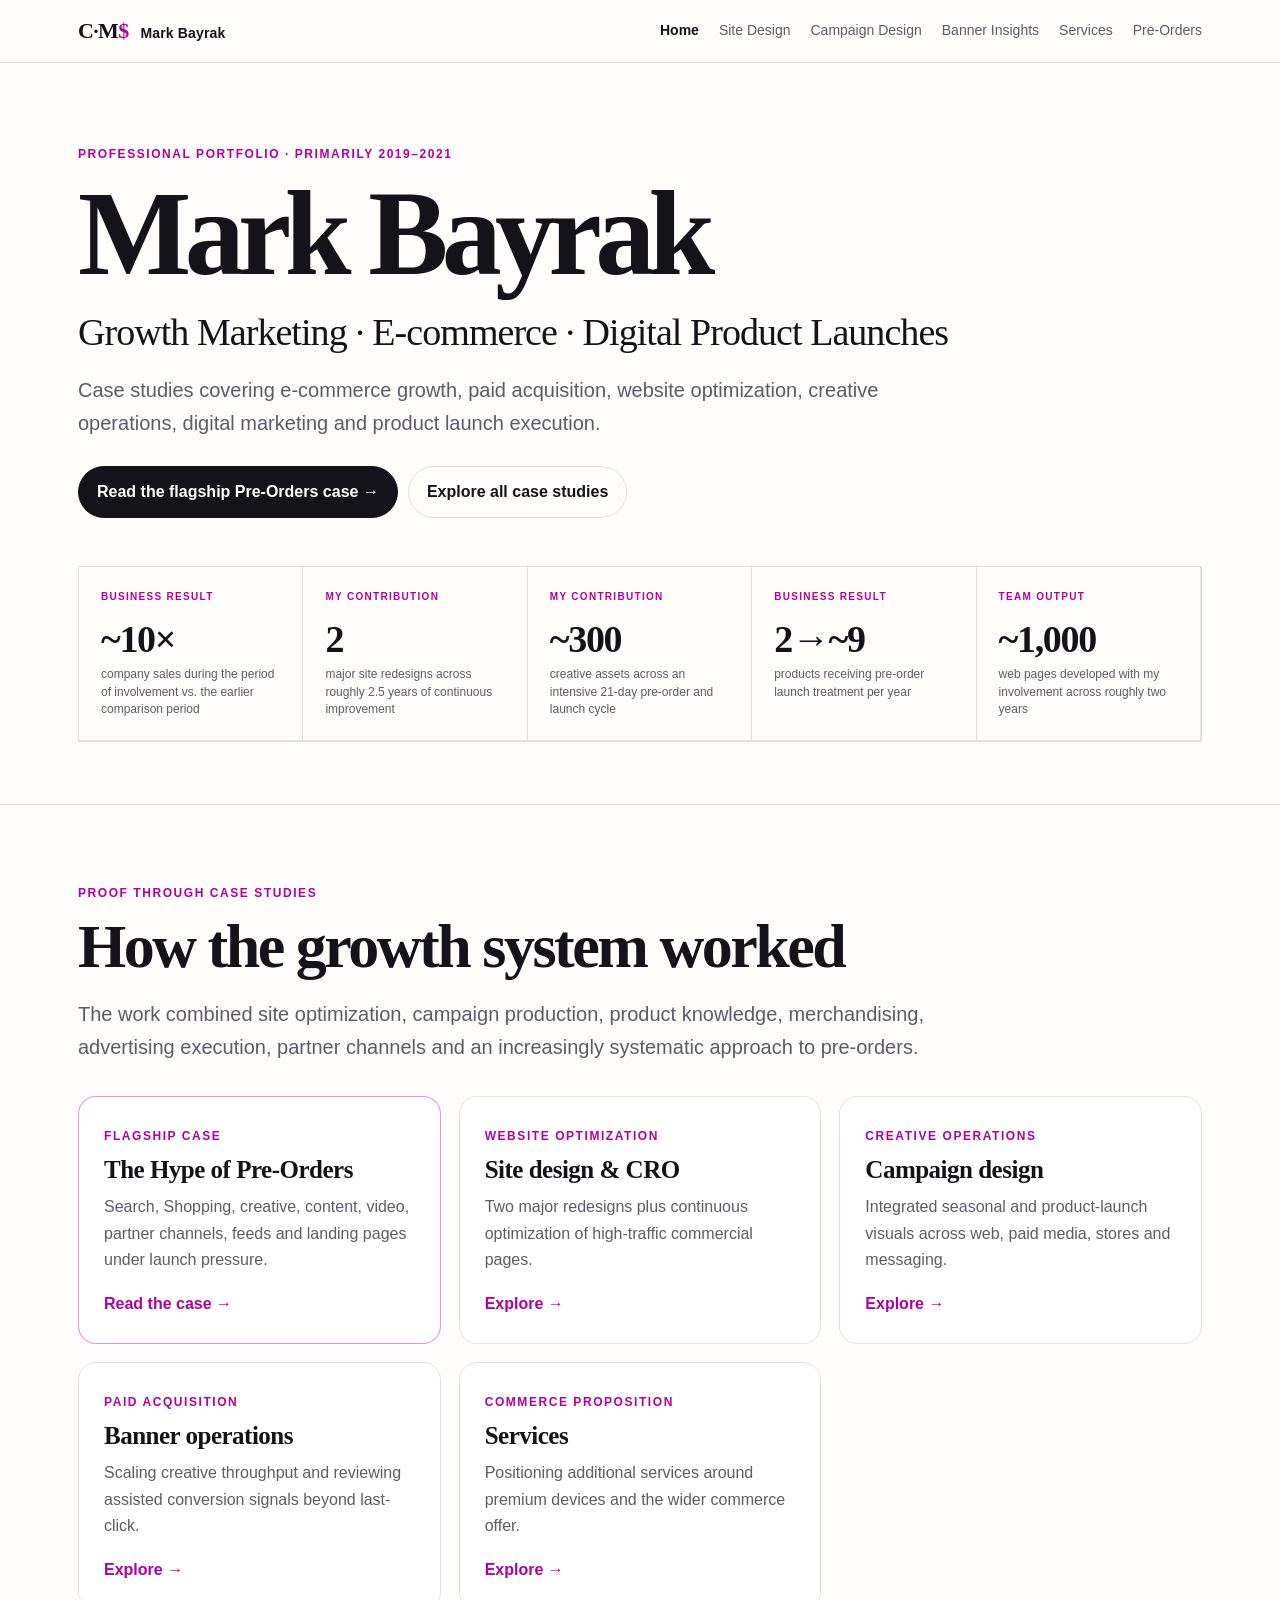
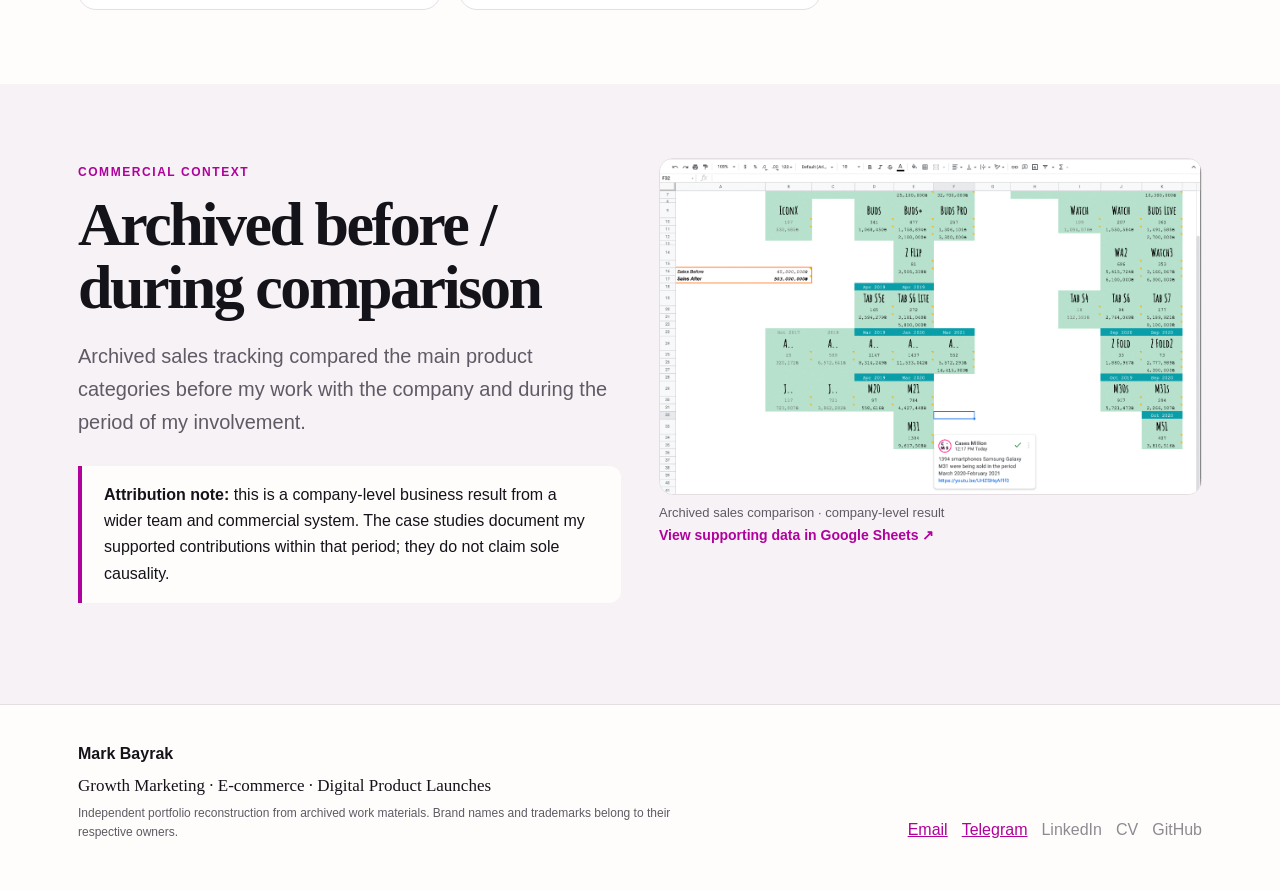
==== commit b08e650f: "Add Google Sheets Sales Tab evidence links to Home and Pre-Orders" ====
--- a/index.html
+++ b/index.html
@@ -118,10 +118,11 @@
           <div class="callout"><strong>Attribution note:</strong> this is a company-level business result from a wider team and commercial system. The case studies document my supported contributions within that period; they do not claim sole causality.</div>
         </div>
         <figure class="media-figure evidence-figure">
-          <button class="image-trigger js-lightbox" type="button" data-gallery="home-evidence" data-caption="Archived sales comparison · company results before and during the period of involvement" aria-label="Open larger archived sales comparison">
+          <button class="image-trigger js-lightbox" type="button" data-gallery="home-evidence" data-caption="Archived sales comparison · company results before and during the period of involvement" data-supporting-url="https://docs.google.com/spreadsheets/d/1Q5CJmePq2F8Fno11NoxMIWeKKb-pQm7hkST01lfGfPY/edit?usp=sharing&utm_source=HOME_page&utm_campaign=link" aria-label="Open larger archived sales comparison">
             <img loading="lazy" decoding="async" src="assets/preorders/evidence/sales-comparison.png" alt="Archived spreadsheet comparing company sales before and during the period of involvement">
           </button>
           <figcaption>Archived sales comparison · company-level result</figcaption>
+          <a class="evidence-source-link" href="https://docs.google.com/spreadsheets/d/1Q5CJmePq2F8Fno11NoxMIWeKKb-pQm7hkST01lfGfPY/edit?usp=sharing&utm_source=HOME_page&utm_campaign=link" target="_blank" rel="noopener noreferrer">View supporting data in Google Sheets ↗</a>
         </figure>
       </div>
     </section>
--- a/styles.css
+++ b/styles.css
@@ -243,16 +243,18 @@
 .metrics {
   display: grid;
   grid-template-columns: repeat(5, minmax(0, 1fr));
-  gap: 1px;
+  gap: 0;
   margin-top: 48px;
   border: 1px solid var(--line);
-  background: var(--line);
+  background: var(--paper);
 }
 
 .metric {
   min-width: 0;
   padding: 22px;
   background: var(--paper);
+  border-right: 1px solid var(--line);
+  border-bottom: 1px solid var(--line);
 }
 
 .metric-label {
@@ -816,6 +818,29 @@
   padding: 12px 96px 0;
   color: rgba(255, 255, 255, 0.85);
   text-align: center;
+}
+
+.lightbox-caption-wrap {
+  min-height: 72px;
+}
+
+.lightbox-source-link,
+.evidence-source-link {
+  color: var(--accent);
+  font-size: 14px;
+  font-weight: 700;
+  text-decoration: none;
+}
+
+.lightbox-source-link {
+  display: block;
+  width: fit-content;
+  margin: 2px auto 0;
+}
+
+.lightbox-source-link:hover,
+.evidence-source-link:hover {
+  text-decoration: underline;
 }
 
 @media (max-width: 1080px) {
@@ -986,6 +1011,10 @@
     font-size: 13px;
   }
 
+  .lightbox-source-link {
+    font-size: 13px;
+  }
+
   .lightbox-nav {
     top: auto;
     bottom: 5px;
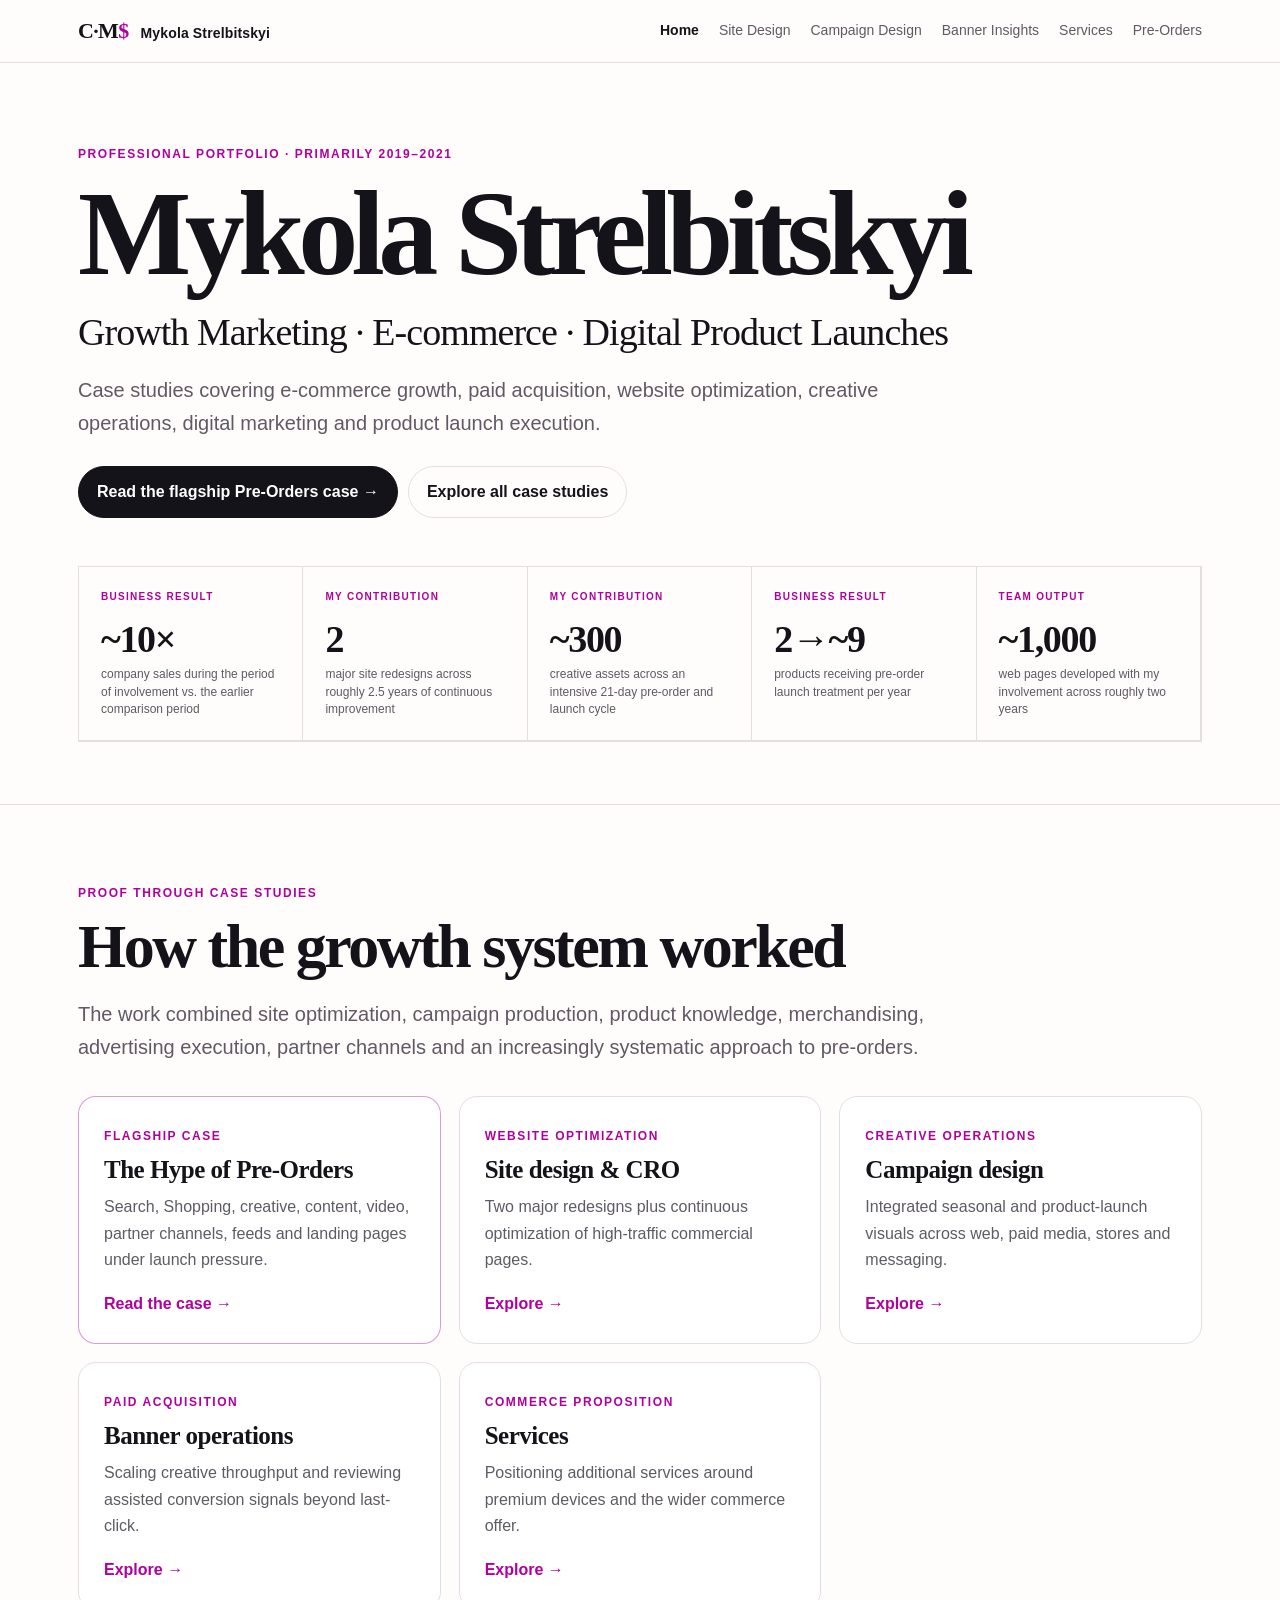
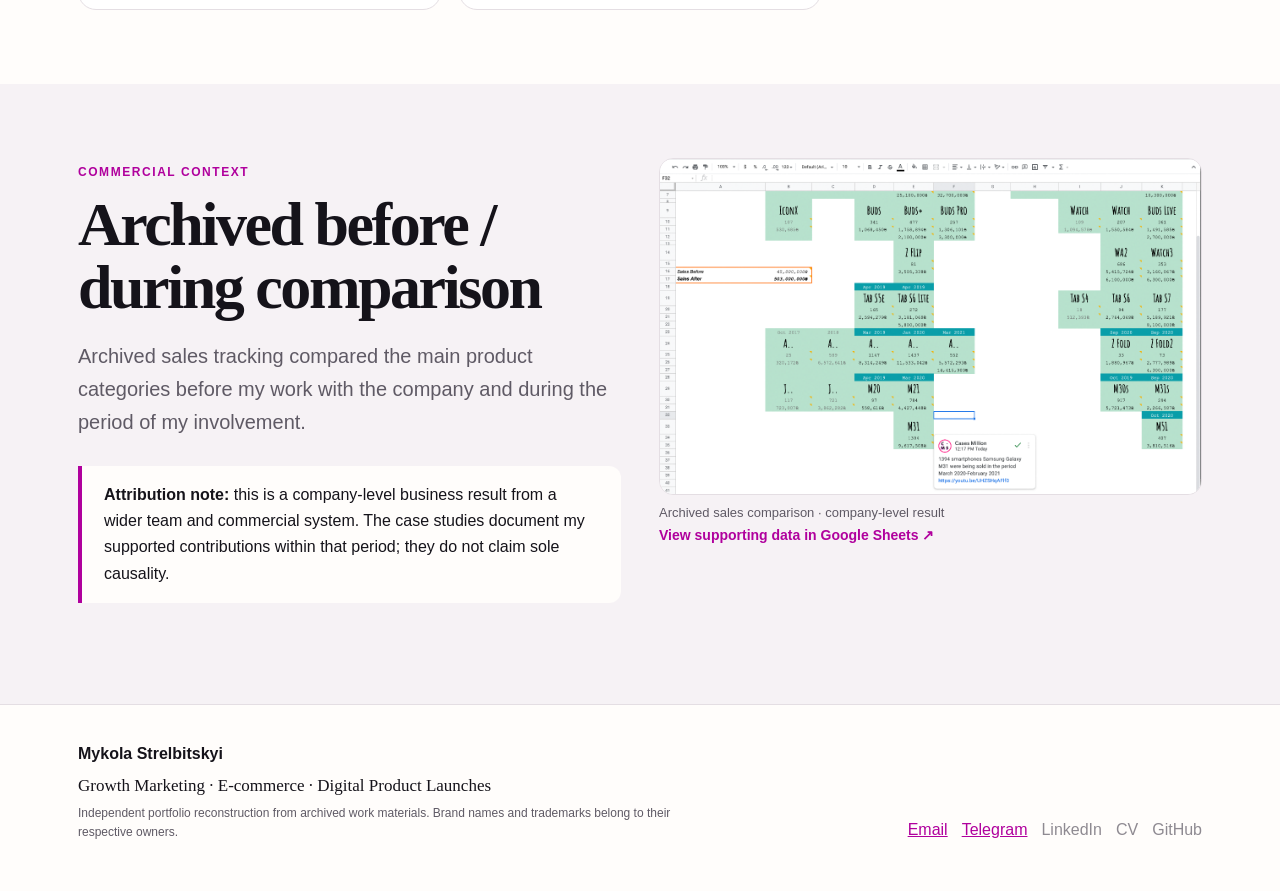
==== commit 1ae2834d: "Rename portfolio owner to Mykola Strelbitskyi across site" ====
--- a/index.html
+++ b/index.html
@@ -3,17 +3,17 @@
 <head>
   <meta charset="utf-8">
   <meta name="viewport" content="width=device-width,initial-scale=1">
-  <meta name="description" content="Mark Bayrak’s growth marketing, e-commerce and digital product launch portfolio, focused primarily on work from 2019–2021.">
-  <title>Mark Bayrak · Growth Marketing &amp; E-commerce Portfolio</title>
+  <meta name="description" content="Mykola Strelbitskyi’s growth marketing, e-commerce and digital product launch portfolio, focused primarily on work from 2019–2021.">
+  <title>Mykola Strelbitskyi · Growth Marketing &amp; E-commerce Portfolio</title>
   <link rel="stylesheet" href="styles.css">
 </head>
 <body>
   <a class="skip-link" href="#main-content">Skip to content</a>
   <nav class="nav" aria-label="Primary navigation">
     <div class="navin">
-      <a class="brand" href="index.html" aria-label="Mark Bayrak home">
+      <a class="brand" href="index.html" aria-label="Mykola Strelbitskyi home">
         <span class="brand-mark" aria-hidden="true">C·M<b>$</b></span>
-        <span class="brand-name">Mark Bayrak</span>
+        <span class="brand-name">Mykola Strelbitskyi</span>
       </a>
       <button class="menu" type="button" aria-label="Open navigation menu" aria-expanded="false" aria-controls="site-navigation">☰</button>
       <div class="links" id="site-navigation">
@@ -31,7 +31,7 @@
     <header class="hero">
       <div class="wrap">
         <div class="eyebrow">Professional portfolio · Primarily 2019–2021</div>
-        <h1>Mark Bayrak</h1>
+        <h1>Mykola Strelbitskyi</h1>
         <p class="hero-role">Growth Marketing · E-commerce · Digital Product Launches</p>
         <p class="hero-summary">Case studies covering e-commerce growth, paid acquisition, website optimization, creative operations, digital marketing and product launch execution.</p>
         <div class="actions">
@@ -131,18 +131,18 @@
   <footer class="footer">
     <div class="wrap footerin">
       <div>
-        <strong>Mark Bayrak</strong>
+        <strong>Mykola Strelbitskyi</strong>
         <div class="footer-role">Growth Marketing · E-commerce · Digital Product Launches</div>
         <div class="small">Independent portfolio reconstruction from archived work materials. Brand names and trademarks belong to their respective owners.</div>
       </div>
       <div class="footer-contact" aria-label="Recruitment contact links">
         <a href="mailto:strelbitsk@gmail.com">Email</a>
         <a href="https://t.me/mbayrak" target="_blank" rel="noopener">Telegram</a>
-        <!-- TODO: Add Mark Bayrak's verified LinkedIn URL when supplied. -->
+        <!-- TODO: Add Mykola Strelbitskyi's verified LinkedIn URL when supplied. -->
         <span class="pending-link">LinkedIn</span>
-        <!-- TODO: Add Mark Bayrak's CV file or URL when supplied. -->
+        <!-- TODO: Add Mykola Strelbitskyi's CV file or URL when supplied. -->
         <span class="pending-link">CV</span>
-        <!-- TODO: Add Mark Bayrak's verified GitHub profile URL when supplied. -->
+        <!-- TODO: Add Mykola Strelbitskyi's verified GitHub profile URL when supplied. -->
         <span class="pending-link">GitHub</span>
       </div>
     </div>
--- a/styles.css
+++ b/styles.css
@@ -620,6 +620,48 @@
   object-fit: contain;
 }
 
+.channel-grid {
+  display: grid;
+  grid-template-columns: repeat(6, minmax(0, 1fr));
+  gap: 10px;
+  margin-top: 20px;
+}
+
+.channel-card {
+  display: grid;
+  grid-template-rows: 106px auto;
+  gap: 8px;
+  min-width: 0;
+  min-height: 0;
+  overflow: hidden;
+  padding: 6px 6px 10px;
+  border: 1px solid var(--line);
+  border-radius: 14px;
+  background: #fff;
+  color: var(--ink);
+  cursor: zoom-in;
+  text-align: left;
+}
+
+.channel-card:hover {
+  border-color: rgba(176, 0, 157, 0.7);
+}
+
+.channel-card img {
+  width: 100%;
+  height: 100%;
+  object-fit: contain;
+}
+
+.channel-card span {
+  padding: 0 4px;
+  color: var(--accent);
+  font-size: 12px;
+  font-weight: 800;
+  letter-spacing: 0.08em;
+  text-transform: uppercase;
+}
+
 .image-trigger {
   display: flex;
   align-items: center;
@@ -778,7 +820,8 @@
   overscroll-behavior: contain;
 }
 
-.lightbox-image {
+.lightbox-image,
+.lightbox-video {
   display: block;
   width: auto;
   max-width: 100%;
@@ -964,6 +1007,10 @@
     grid-template-columns: repeat(2, minmax(0, 1fr));
   }
 
+  .channel-grid {
+    grid-template-columns: repeat(3, minmax(0, 1fr));
+  }
+
   .statline,
   .scope-note {
     grid-template-columns: 1fr;
@@ -1044,6 +1091,10 @@
   .cards,
   .image-grid {
     grid-template-columns: 1fr;
+  }
+
+  .channel-grid {
+    grid-template-columns: repeat(2, minmax(0, 1fr));
   }
 
   .hero-role {
